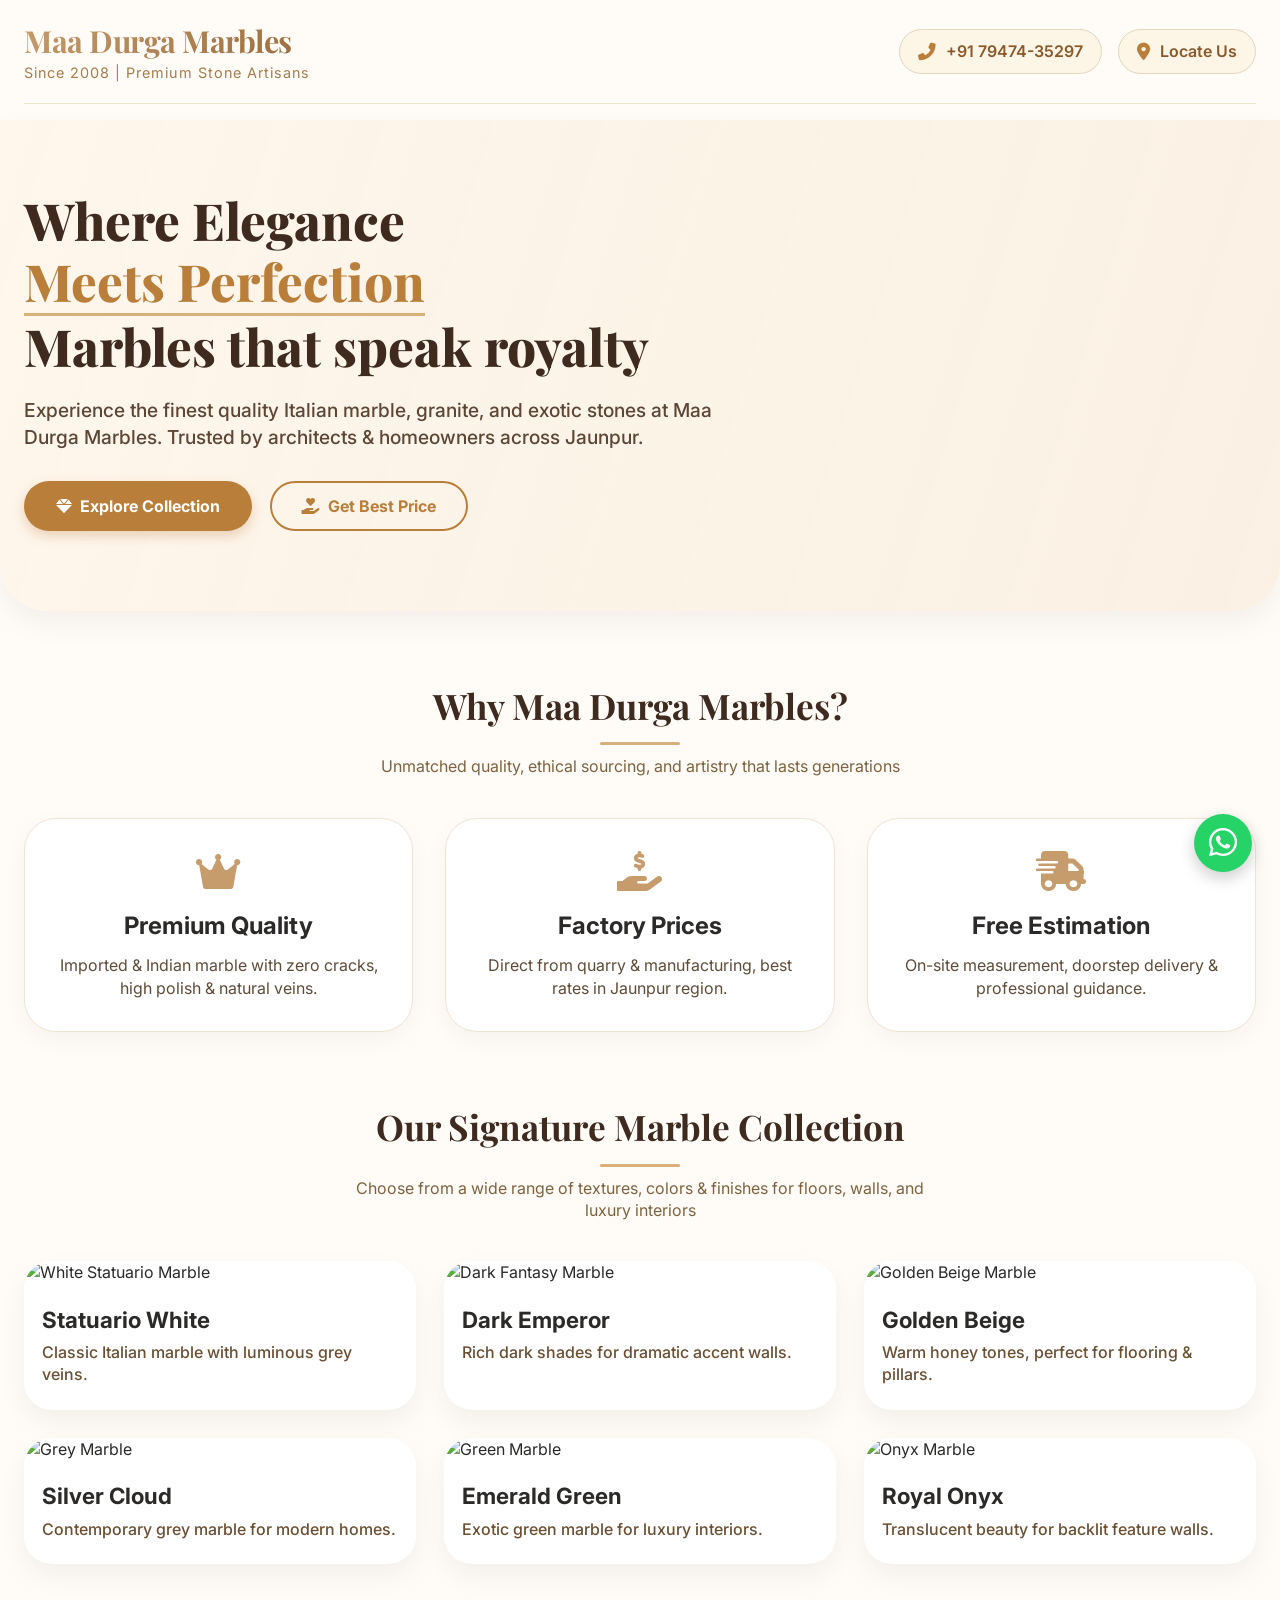
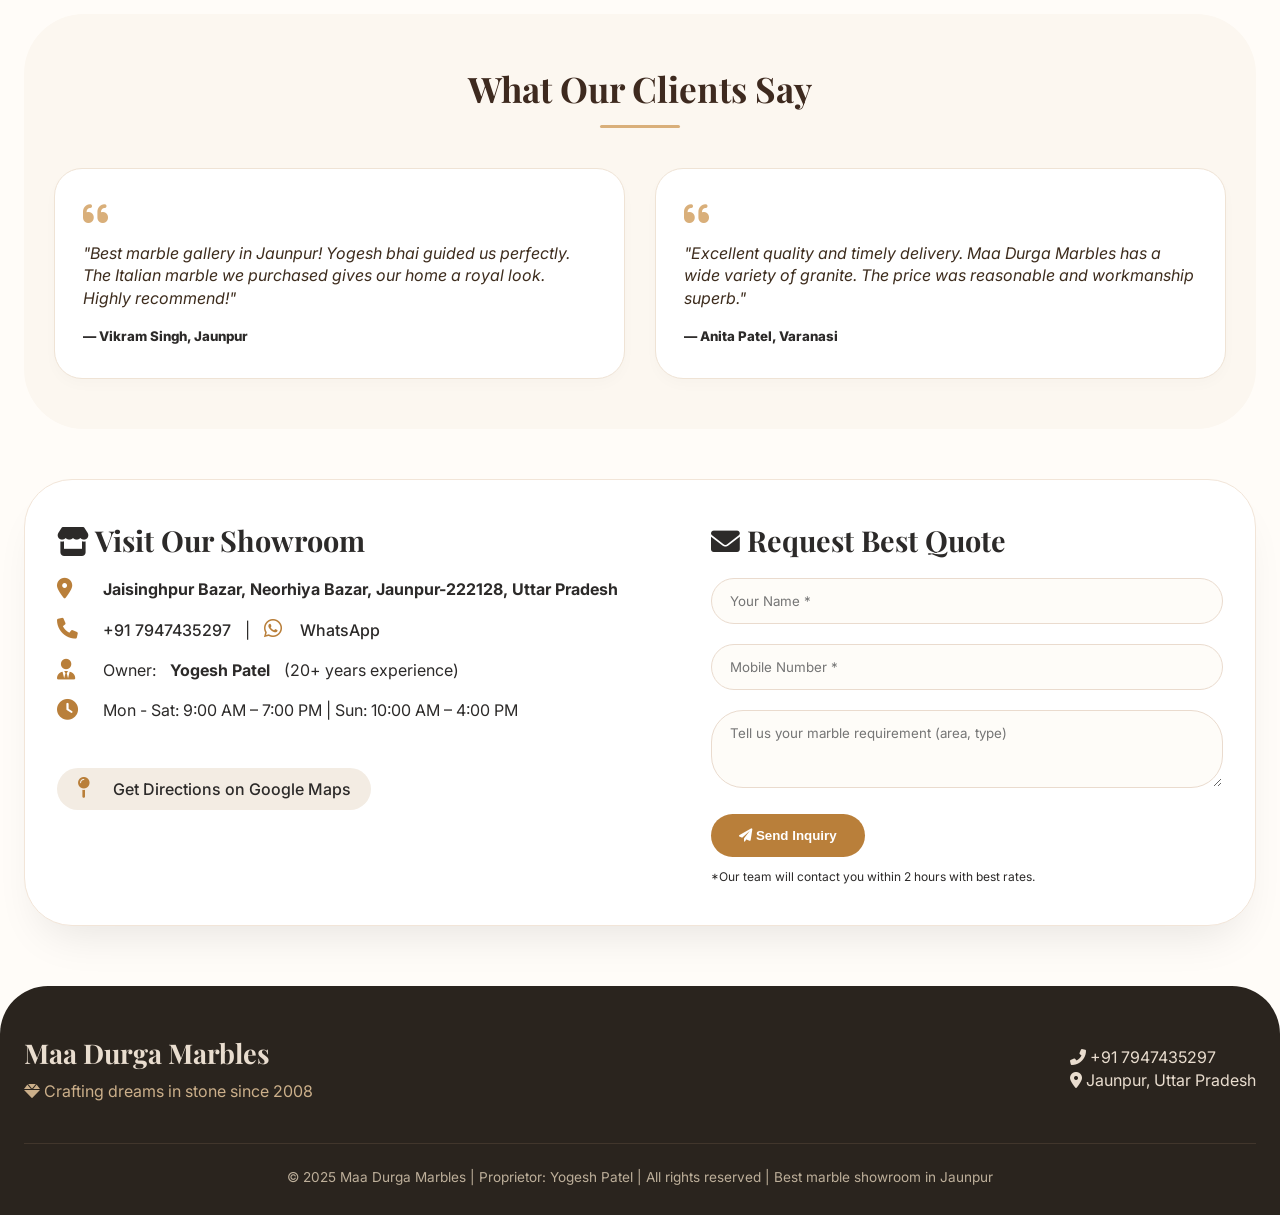
==== madurgamarbles.html @ de03fed4 "ma durga" ====
<!DOCTYPE html>
<html lang="en">
<head>
  <meta charset="UTF-8">
  <meta name="viewport" content="width=device-width, initial-scale=1.0, maximum-scale=1.0, user-scalable=yes, viewport-fit=cover">
  <title>Maa Durga Marbles | Premium Marble & Granite | Jaunpur</title>
  <!-- Google Fonts + Font Awesome CDN -->
  <link href="https://fonts.googleapis.com/css2?family=Inter:opsz,wght@14..32,300;14..32,400;14..32,600;14..32,700;14..32,800&family=Playfair+Display:wght@400;500;600;700;800&display=swap" rel="stylesheet">
  <link rel="stylesheet" href="https://cdnjs.cloudflare.com/ajax/libs/font-awesome/6.0.0-beta3/css/all.min.css">
  <style>
    * {
      margin: 0;
      padding: 0;
      box-sizing: border-box;
    }

    body {
      font-family: 'Inter', sans-serif;
      background-color: #FFFCF8;
      color: #2C2A29;
      scroll-behavior: smooth;
      line-height: 1.4;
    }

    /* custom scroll */
    ::-webkit-scrollbar {
      width: 7px;
    }
    ::-webkit-scrollbar-track {
      background: #f1e8df;
    }
    ::-webkit-scrollbar-thumb {
      background: #B8860B;
      border-radius: 10px;
    }

    /* container */
    .container {
      max-width: 1280px;
      margin: 0 auto;
      padding: 0 24px;
    }

    /* header / navbar */
    .navbar {
      display: flex;
      justify-content: space-between;
      align-items: center;
      flex-wrap: wrap;
      padding: 20px 0;
      gap: 18px;
      border-bottom: 1px solid rgba(184, 134, 11, 0.2);
    }
    .logo h1 {
      font-family: 'Playfair Display', serif;
      font-size: 1.9rem;
      font-weight: 700;
      background: linear-gradient(135deg, #C69C6D, #9B6A3C);
      background-clip: text;
      -webkit-background-clip: text;
      color: transparent;
      letter-spacing: -0.5px;
    }
    .logo span {
      font-size: 0.9rem;
      font-weight: 400;
      color: #A57C4C;
      display: block;
      font-family: 'Inter', sans-serif;
      letter-spacing: 1px;
    }
    .contact-header {
      display: flex;
      gap: 16px;
      align-items: center;
      flex-wrap: wrap;
    }
    .contact-header a {
      text-decoration: none;
      background: #FDF5E6;
      padding: 10px 18px;
      border-radius: 60px;
      font-weight: 600;
      color: #8B5A2B;
      transition: all 0.25s;
      display: inline-flex;
      align-items: center;
      gap: 10px;
      border: 1px solid #e6d5bd;
    }
    .contact-header a i {
      font-size: 1.1rem;
      color: #B97F3A;
    }
    .contact-header a:hover {
      background: #EADBCE;
      color: #5A3A1F;
      border-color: #C69C6D;
      transform: translateY(-2px);
    }

    /* hero section */
    .hero {
      background: linear-gradient(107deg, rgba(255,245,235,0.9), rgba(249,238,224,0.85)), url('https://images.unsplash.com/photo-1600607687644-c7171b42498f?w=1600&auto=format') center/cover no-repeat;
      border-radius: 0 0 48px 48px;
      margin-top: 16px;
      padding: 70px 0 80px;
      position: relative;
      box-shadow: 0 12px 30px rgba(0,0,0,0.05);
    }
    .hero-content {
      max-width: 700px;
    }
    .hero h2 {
      font-family: 'Playfair Display', serif;
      font-size: 3.2rem;
      font-weight: 800;
      line-height: 1.2;
      color: #3E2A1F;
    }
    .hero h2 .highlight {
      color: #B97F3A;
      border-bottom: 3px solid #D9AF7A;
      display: inline-block;
    }
    .hero p {
      font-size: 1.2rem;
      margin: 20px 0 30px;
      color: #5C4635;
      font-weight: 500;
    }
    .btn-group {
      display: flex;
      gap: 18px;
      flex-wrap: wrap;
    }
    .btn-primary {
      background: #B97F3A;
      color: white;
      padding: 14px 32px;
      border-radius: 40px;
      font-weight: 700;
      text-decoration: none;
      transition: 0.25s;
      display: inline-flex;
      align-items: center;
      gap: 8px;
      border: none;
      cursor: pointer;
      box-shadow: 0 5px 12px rgba(185,127,58,0.3);
    }
    .btn-primary:hover {
      background: #9B6230;
      transform: translateY(-3px);
      box-shadow: 0 12px 20px rgba(155,98,48,0.25);
    }
    .btn-outline {
      background: transparent;
      border: 2px solid #B97F3A;
      color: #B97F3A;
      padding: 12px 30px;
      border-radius: 40px;
      font-weight: 700;
      text-decoration: none;
      transition: 0.25s;
      display: inline-flex;
      align-items: center;
      gap: 8px;
    }
    .btn-outline:hover {
      background: #B97F3A;
      color: white;
    }

    /* section heading */
    .section-heading {
      text-align: center;
      margin: 70px 0 40px;
    }
    .section-heading h3 {
      font-size: 2.2rem;
      font-family: 'Playfair Display', serif;
      font-weight: 700;
      color: #3E2A1F;
    }
    .section-heading p {
      color: #7E623F;
      font-size: 1rem;
      max-width: 600px;
      margin: 10px auto 0;
    }
    .gold-line {
      width: 80px;
      height: 3px;
      background: #D9AF7A;
      margin: 12px auto 0;
      border-radius: 4px;
    }

    /* why choose cards */
    .features-grid {
      display: grid;
      grid-template-columns: repeat(auto-fit, minmax(280px, 1fr));
      gap: 32px;
      margin: 30px 0 30px;
    }
    .feature-card {
      background: white;
      border-radius: 32px;
      padding: 32px 24px;
      text-align: center;
      transition: all 0.3s;
      box-shadow: 0 8px 24px rgba(0,0,0,0.04);
      border: 1px solid #F0E3D4;
    }
    .feature-card i {
      font-size: 2.5rem;
      color: #C69C6D;
      margin-bottom: 18px;
    }
    .feature-card h4 {
      font-size: 1.5rem;
      margin-bottom: 12px;
      font-weight: 700;
    }
    .feature-card p {
      color: #5F4C38;
    }
    .feature-card:hover {
      transform: translateY(-8px);
      border-color: #D9AF7A;
      box-shadow: 0 24px 36px -12px rgba(185,127,58,0.2);
    }

    /* marble gallery */
    .gallery-grid {
      display: grid;
      grid-template-columns: repeat(auto-fill, minmax(300px, 1fr));
      gap: 28px;
      margin-bottom: 50px;
    }
    .marble-card {
      background: white;
      border-radius: 28px;
      overflow: hidden;
      transition: 0.3s;
      box-shadow: 0 12px 28px rgba(0,0,0,0.05);
    }
    .marble-card img {
      width: 100%;
      height: 260px;
      object-fit: cover;
      transition: transform 0.5s ease;
    }
    .marble-card:hover img {
      transform: scale(1.03);
    }
    .card-info {
      padding: 20px 18px 24px;
    }
    .card-info h4 {
      font-size: 1.4rem;
      font-weight: 700;
      margin-bottom: 6px;
    }
    .card-info p {
      color: #6B4F32;
      font-weight: 500;
    }

    /* testimonial */
    .testimonial-section {
      background: #FCF7F0;
      border-radius: 60px;
      padding: 50px 30px;
      margin: 50px 0;
    }
    .testimonial-flex {
      display: flex;
      flex-wrap: wrap;
      gap: 30px;
      justify-content: center;
    }
    .testi-item {
      background: white;
      border-radius: 28px;
      padding: 32px 28px;
      flex: 1;
      min-width: 260px;
      box-shadow: 0 6px 14px rgba(0,0,0,0.02);
      border: 1px solid #EFE3D5;
    }
    .testi-item i {
      color: #D9AF7A;
      font-size: 1.8rem;
      margin-bottom: 12px;
    }
    .testi-item p {
      font-style: italic;
      font-size: 1rem;
      color: #3D2C1D;
    }
    .testi-item h5 {
      margin-top: 18px;
      font-weight: 800;
    }

    /* contact + location area */
    .contact-row {
      display: flex;
      flex-wrap: wrap;
      gap: 40px;
      background: white;
      border-radius: 48px;
      padding: 40px 32px;
      margin: 50px 0 60px;
      box-shadow: 0 25px 45px -18px rgba(0,0,0,0.1);
      border: 1px solid #F2E5D8;
    }
    .contact-info {
      flex: 1.2;
    }
    .contact-form {
      flex: 1;
    }
    .contact-info h4, .contact-form h4 {
      font-size: 1.8rem;
      font-weight: 700;
      margin-bottom: 18px;
      font-family: 'Playfair Display', serif;
    }
    .info-details p {
      margin: 18px 0;
      display: flex;
      align-items: center;
      gap: 14px;
      font-size: 1rem;
    }
    .info-details i {
      width: 32px;
      color: #B97F3A;
      font-size: 1.3rem;
    }
    .info-details a {
      color: #2C2A29;
      text-decoration: none;
      font-weight: 500;
      transition: 0.2s;
    }
    .info-details a:hover {
      color: #B97F3A;
    }
    .map-link {
      margin-top: 28px;
      display: inline-block;
      background: #F3ECE3;
      padding: 10px 20px;
      border-radius: 60px;
      text-decoration: none;
      color: #8B5A2B;
      font-weight: 600;
    }
    .form-group {
      margin-bottom: 20px;
    }
    .form-group input, .form-group textarea {
      width: 100%;
      padding: 14px 18px;
      border-radius: 32px;
      border: 1px solid #EADBCE;
      background: #FEFCF8;
      font-family: 'Inter', sans-serif;
      outline: none;
      transition: 0.2s;
    }
    .form-group input:focus, .form-group textarea:focus {
      border-color: #C69C6D;
      box-shadow: 0 0 0 3px rgba(198,156,109,0.2);
    }
    .submit-btn {
      background: #B97F3A;
      border: none;
      padding: 14px 28px;
      border-radius: 40px;
      color: white;
      font-weight: 700;
      cursor: pointer;
      transition: 0.2s;
    }
    .submit-btn:hover {
      background: #9B6230;
    }

    /* footer */
    footer {
      background: #2A241E;
      color: #E9DDCF;
      border-radius: 48px 48px 0 0;
      padding: 48px 0 28px;
      margin-top: 40px;
    }
    .footer-content {
      display: flex;
      justify-content: space-between;
      flex-wrap: wrap;
      gap: 30px;
      align-items: center;
    }
    .footer-brand h3 {
      font-family: 'Playfair Display', serif;
      font-size: 1.7rem;
    }
    .footer-brand p {
      color: #CBAF8A;
      margin-top: 8px;
    }
    .footer-copy {
      text-align: center;
      margin-top: 40px;
      font-size: 0.85rem;
      border-top: 1px solid #41362C;
      padding-top: 24px;
      color: #BDAF9A;
    }

    /* floating WhatsApp */
    .float-wa {
      position: fixed;
      bottom: 28px;
      right: 28px;
      background: #25D366;
      width: 58px;
      height: 58px;
      border-radius: 50%;
      display: flex;
      align-items: center;
      justify-content: center;
      box-shadow: 0 6px 16px rgba(0,0,0,0.2);
      transition: 0.2s;
      z-index: 99;
    }
    .float-wa a {
      color: white;
      font-size: 2rem;
    }
    .float-wa:hover {
      transform: scale(1.08);
      background: #20b859;
    }

    /* responsive */
    @media (max-width: 768px) {
      .container {
        padding: 0 20px;
      }
      .navbar {
        flex-direction: column;
        align-items: flex-start;
      }
      .hero h2 {
        font-size: 2.2rem;
      }
      .hero {
        padding: 50px 0 60px;
      }
      .section-heading h3 {
        font-size: 1.9rem;
      }
      .contact-row {
        padding: 28px 20px;
      }
      .btn-group a {
        padding: 10px 24px;
      }
      .testimonial-section {
        padding: 30px 18px;
      }
      .footer-content {
        flex-direction: column;
        text-align: center;
      }
    }
    @media (max-width: 480px) {
      .gallery-grid {
        grid-template-columns: 1fr;
      }
      .hero h2 {
        font-size: 1.8rem;
      }
      .contact-header a {
        padding: 6px 12px;
        font-size: 0.85rem;
      }
    }
  </style>
</head>
<body>

<!-- Floating WhatsApp Button -->
<div class="float-wa">
  <a href="https://wa.me/917947435297?text=Hello%20Maa%20Durga%20Marbles%2C%20I%27m%20interested%20in%20premium%20marble." target="_blank" aria-label="WhatsApp">
    <i class="fab fa-whatsapp"></i>
  </a>
</div>

<div class="container">
  <!-- Header / Navbar -->
  <div class="navbar">
    <div class="logo">
      <h1>Maa Durga Marbles</h1>
      <span>Since 2008 | Premium Stone Artisans</span>
    </div>
    <div class="contact-header">
      <a href="tel:7947435297"><i class="fas fa-phone-alt"></i> +91 79474-35297</a>
      <a href="https://maps.google.com/?q=Jaisinghpur+Bazar+Neorhiya+Bazar+Jaunpur+Uttar+Pradesh+222128" target="_blank"><i class="fas fa-map-marker-alt"></i> Locate Us</a>
    </div>
  </div>
</div>

<!-- Hero Section with Marble Grandeur -->
<section class="hero">
  <div class="container">
    <div class="hero-content">
      <h2>Where Elegance <span class="highlight">Meets Perfection</span><br>Marbles that speak royalty</h2>
      <p>Experience the finest quality Italian marble, granite, and exotic stones at Maa Durga Marbles. Trusted by architects & homeowners across Jaunpur.</p>
      <div class="btn-group">
        <a href="#gallery" class="btn-primary"><i class="fas fa-gem"></i> Explore Collection</a>
        <a href="#contact" class="btn-outline"><i class="fas fa-hand-holding-heart"></i> Get Best Price</a>
      </div>
    </div>
  </div>
</section>

<div class="container">
  <!-- Why Choose Us -->
  <div class="section-heading">
    <h3>Why Maa Durga Marbles?</h3>
    <div class="gold-line"></div>
    <p>Unmatched quality, ethical sourcing, and artistry that lasts generations</p>
  </div>
  <div class="features-grid">
    <div class="feature-card">
      <i class="fas fa-crown"></i>
      <h4>Premium Quality</h4>
      <p>Imported & Indian marble with zero cracks, high polish & natural veins.</p>
    </div>
    <div class="feature-card">
      <i class="fas fa-hand-holding-usd"></i>
      <h4>Factory Prices</h4>
      <p>Direct from quarry & manufacturing, best rates in Jaunpur region.</p>
    </div>
    <div class="feature-card">
      <i class="fas fa-truck-fast"></i>
      <h4>Free Estimation</h4>
      <p>On-site measurement, doorstep delivery & professional guidance.</p>
    </div>
  </div>

  <!-- Gallery Section : Premium Marble Collection -->
  <div id="gallery" class="section-heading">
    <h3>Our Signature Marble Collection</h3>
    <div class="gold-line"></div>
    <p>Choose from a wide range of textures, colors & finishes for floors, walls, and luxury interiors</p>
  </div>
  <div class="gallery-grid">
    <div class="marble-card">
      <img src="https://images.unsplash.com/photo-1600607687644-c7171b42498f?w=600&auto=format" alt="White Statuario Marble">
      <div class="card-info">
        <h4>Statuario White</h4>
        <p>Classic Italian marble with luminous grey veins.</p>
      </div>
    </div>
    <div class="marble-card">
      <img src="https://images.unsplash.com/photo-1616486338812-3dadae4b4ace?w=600&auto=format" alt="Dark Fantasy Marble">
      <div class="card-info">
        <h4>Dark Emperor</h4>
        <p>Rich dark shades for dramatic accent walls.</p>
      </div>
    </div>
    <div class="marble-card">
      <img src="https://images.unsplash.com/photo-1600607687920-4e2a09cf159d?w=600&auto=format" alt="Golden Beige Marble">
      <div class="card-info">
        <h4>Golden Beige</h4>
        <p>Warm honey tones, perfect for flooring & pillars.</p>
      </div>
    </div>
    <div class="marble-card">
      <img src="https://images.unsplash.com/photo-1567737901256-beda0a64b5d2?w=600&auto=format" alt="Grey Marble">
      <div class="card-info">
        <h4>Silver Cloud</h4>
        <p>Contemporary grey marble for modern homes.</p>
      </div>
    </div>
    <div class="marble-card">
      <img src="https://images.unsplash.com/photo-1614397461785-3e44c1b4583d?w=600&auto=format" alt="Green Marble">
      <div class="card-info">
        <h4>Emerald Green</h4>
        <p>Exotic green marble for luxury interiors.</p>
      </div>
    </div>
    <div class="marble-card">
      <img src="https://images.unsplash.com/photo-1622279480192-4c9dcd0fc6b7?w=600&auto=format" alt="Onyx Marble">
      <div class="card-info">
        <h4>Royal Onyx</h4>
        <p>Translucent beauty for backlit feature walls.</p>
      </div>
    </div>
  </div>

  <!-- Testimonial / Trust -->
  <div class="testimonial-section">
    <div class="section-heading" style="margin-top: 0;">
      <h3>What Our Clients Say</h3>
      <div class="gold-line"></div>
    </div>
    <div class="testimonial-flex">
      <div class="testi-item">
        <i class="fas fa-quote-left"></i>
        <p>"Best marble gallery in Jaunpur! Yogesh bhai guided us perfectly. The Italian marble we purchased gives our home a royal look. Highly recommend!"</p>
        <h5>— Vikram Singh, Jaunpur</h5>
      </div>
      <div class="testi-item">
        <i class="fas fa-quote-left"></i>
        <p>"Excellent quality and timely delivery. Maa Durga Marbles has a wide variety of granite. The price was reasonable and workmanship superb."</p>
        <h5>— Anita Patel, Varanasi</h5>
      </div>
    </div>
  </div>

  <!-- Contact + Location Row (All business details included) -->
  <div id="contact" class="contact-row">
    <div class="contact-info">
      <h4><i class="fas fa-store"></i> Visit Our Showroom</h4>
      <div class="info-details">
        <p><i class="fas fa-location-dot"></i> <strong>Jaisinghpur Bazar, Neorhiya Bazar, Jaunpur-222128, Uttar Pradesh</strong></p>
        <p><i class="fas fa-phone"></i> <a href="tel:7947435297">+91 7947435297</a> | <a href="https://wa.me/917947435297" target="_blank"><i class="fab fa-whatsapp"></i> WhatsApp</a></p>
        <p><i class="fas fa-user-tie"></i> Owner: <strong>Yogesh Patel</strong> (20+ years experience)</p>
        <p><i class="fas fa-clock"></i> Mon - Sat: 9:00 AM – 7:00 PM | Sun: 10:00 AM – 4:00 PM</p>
        <a href="https://maps.google.com/?q=Jaisinghpur+Bazar+Neorhiya+Bazar+Jaunpur+Uttar+Pradesh+222128" target="_blank" class="map-link"><i class="fas fa-map-pin"></i> Get Directions on Google Maps</a>
      </div>
    </div>
    <div class="contact-form">
      <h4><i class="fas fa-envelope"></i> Request Best Quote</h4>
      <form id="inquiryForm">
        <div class="form-group">
          <input type="text" placeholder="Your Name *" id="name" required>
        </div>
        <div class="form-group">
          <input type="tel" placeholder="Mobile Number *" id="phone" required>
        </div>
        <div class="form-group">
          <textarea rows="3" placeholder="Tell us your marble requirement (area, type)"></textarea>
        </div>
        <button type="submit" class="submit-btn"><i class="fas fa-paper-plane"></i> Send Inquiry</button>
        <p style="font-size: 0.75rem; margin-top: 12px;">*Our team will contact you within 2 hours with best rates.</p>
      </form>
    </div>
  </div>
</div>

<!-- Footer -->
<footer>
  <div class="container">
    <div class="footer-content">
      <div class="footer-brand">
        <h3>Maa Durga Marbles</h3>
        <p><i class="fas fa-gem"></i> Crafting dreams in stone since 2008</p>
      </div>
      <div>
        <p><i class="fas fa-phone-alt"></i> +91 7947435297</p>
        <p><i class="fas fa-map-marker-alt"></i> Jaunpur, Uttar Pradesh</p>
      </div>
    </div>
    <div class="footer-copy">
      © 2025 Maa Durga Marbles | Proprietor: Yogesh Patel | All rights reserved | Best marble showroom in Jaunpur
    </div>
  </div>
</footer>

<!-- Simple Form JS (alert + dummy) -->
<script>
  document.getElementById('inquiryForm').addEventListener('submit', function(e) {
    e.preventDefault();
    const name = document.getElementById('name').value.trim();
    const phone = document.getElementById('phone').value.trim();
    if(name === '' || phone === '') {
      alert('कृपया अपना नाम और मोबाइल नंबर भरें। / Please fill your name & mobile number.');
      return;
    }
    alert(`धन्यवाद ${name}! हम जल्द ही आपसे संपर्क करेंगे। / Thank you ${name}! Maa Durga Marbles will contact you soon with best marble deals.`);
    this.reset();
  });
</script>
</body>
</html>
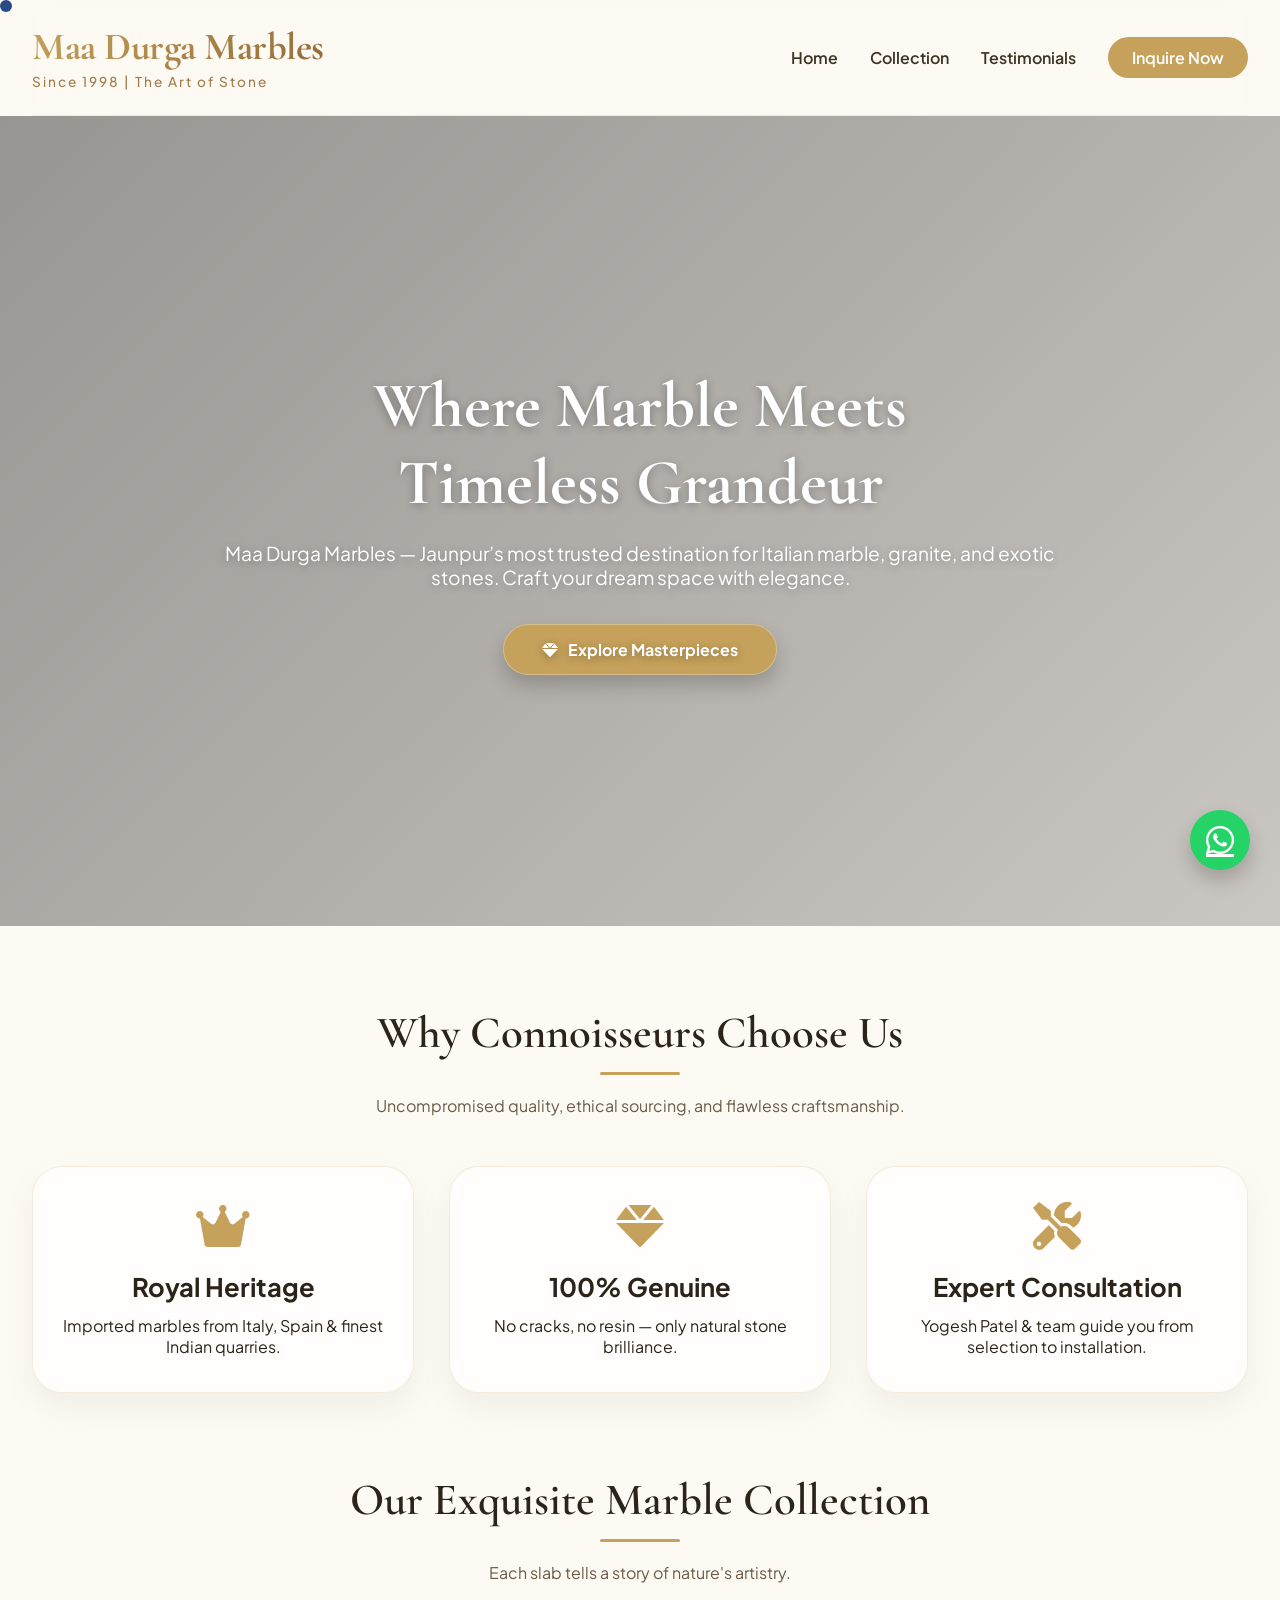
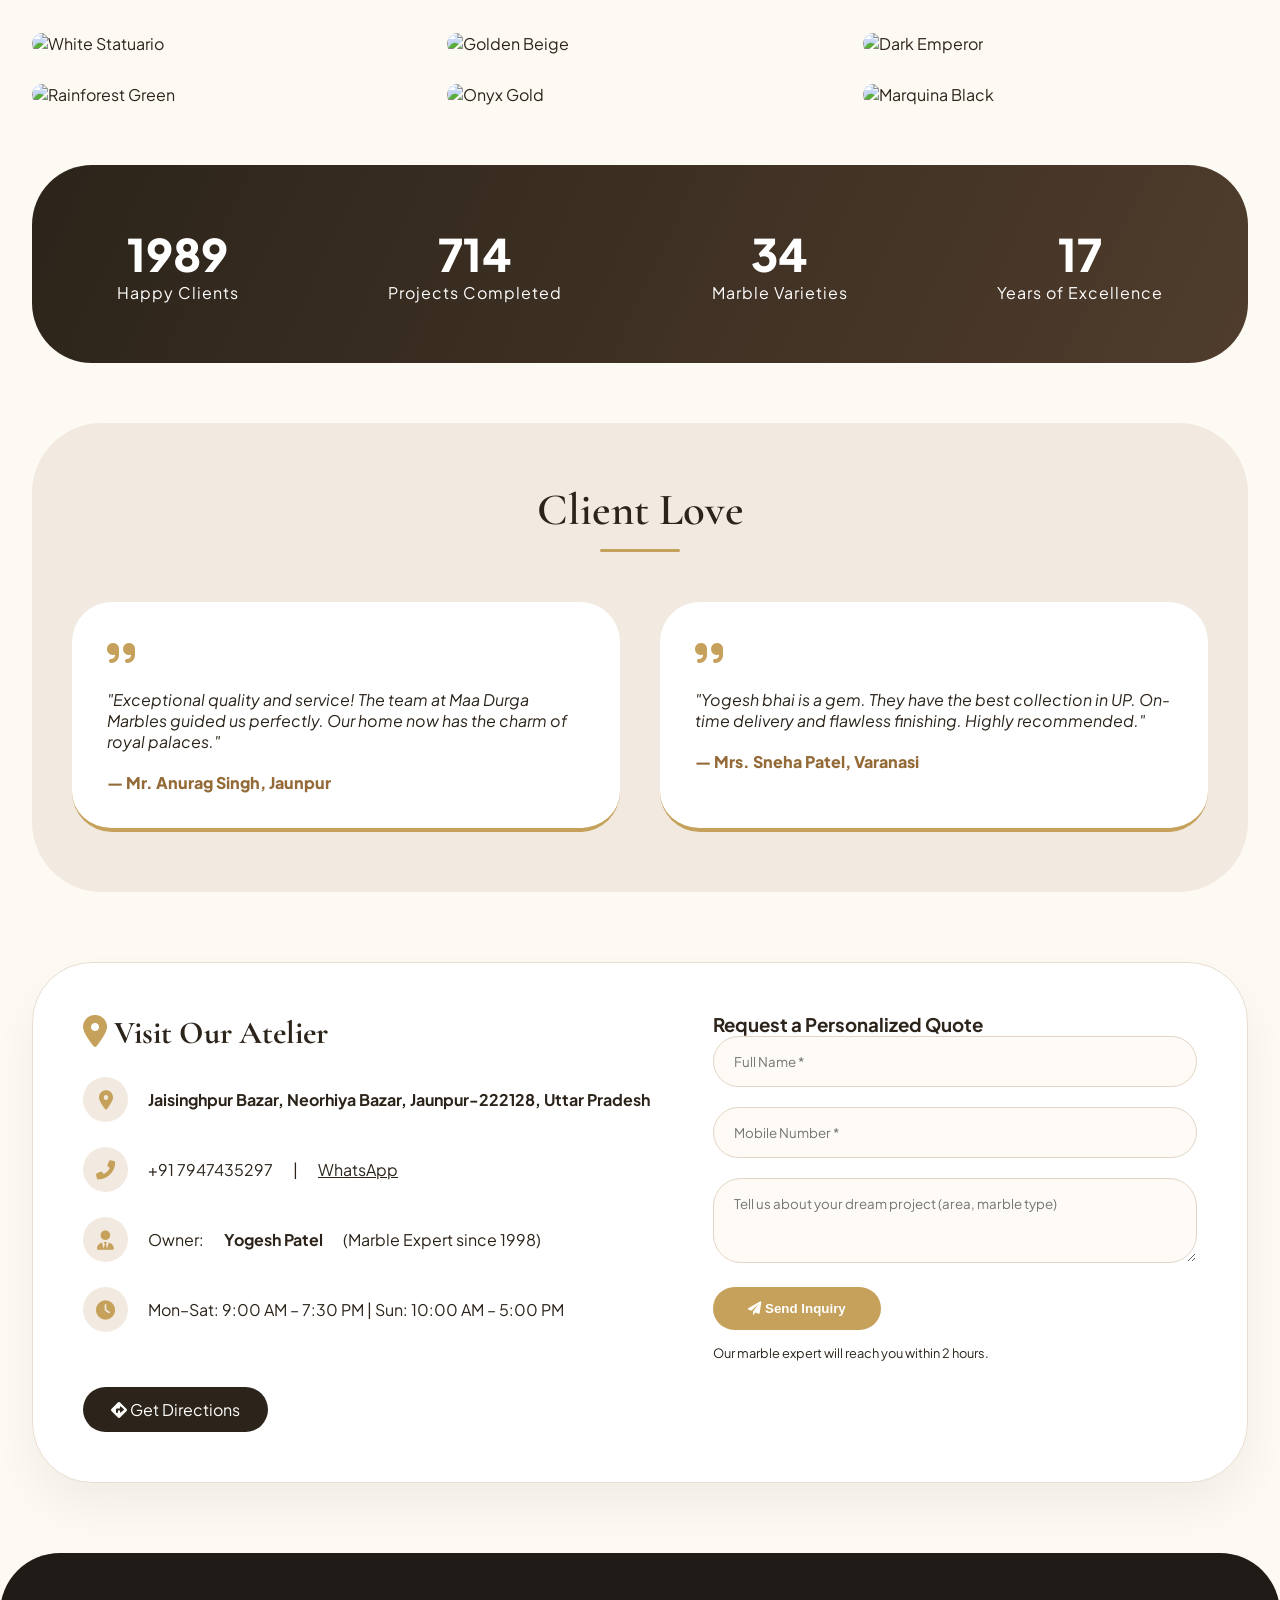
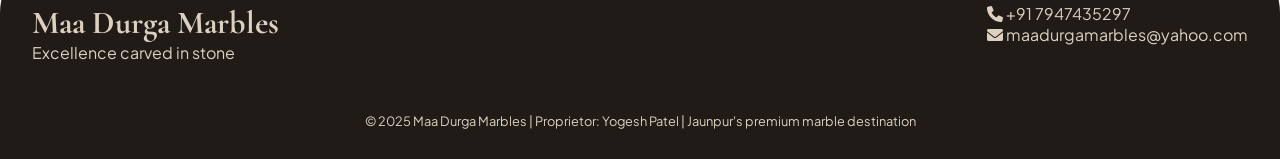
==== commit 92f5aa90: "m" ====
--- a/madurgamarbles.html
+++ b/madurgamarbles.html
@@ -2,11 +2,13 @@
 <html lang="en">
 <head>
   <meta charset="UTF-8">
-  <meta name="viewport" content="width=device-width, initial-scale=1.0, maximum-scale=1.0, user-scalable=yes, viewport-fit=cover">
-  <title>Maa Durga Marbles | Premium Marble & Granite | Jaunpur</title>
-  <!-- Google Fonts + Font Awesome CDN -->
-  <link href="https://fonts.googleapis.com/css2?family=Inter:opsz,wght@14..32,300;14..32,400;14..32,600;14..32,700;14..32,800&family=Playfair+Display:wght@400;500;600;700;800&display=swap" rel="stylesheet">
+  <meta name="viewport" content="width=device-width, initial-scale=1.0, user-scalable=yes, viewport-fit=cover">
+  <title>Maa Durga Marbles | Exquisite Stone Artistry | Jaunpur</title>
+  <!-- Google Fonts + Font Awesome 6 -->
+  <link href="https://fonts.googleapis.com/css2?family=Plus+Jakarta+Sans:wght@300;400;500;600;700;800&family=Cormorant+Garamond:wght@400;500;600;700&display=swap" rel="stylesheet">
   <link rel="stylesheet" href="https://cdnjs.cloudflare.com/ajax/libs/font-awesome/6.0.0-beta3/css/all.min.css">
+  <!-- AOS Library for scroll animations -->
+  <link href="https://unpkg.com/aos@2.3.1/dist/aos.css" rel="stylesheet">
   <style>
     * {
       margin: 0;
@@ -15,644 +17,636 @@
     }
 
     body {
-      font-family: 'Inter', sans-serif;
-      background-color: #FFFCF8;
-      color: #2C2A29;
+      font-family: 'Plus Jakarta Sans', sans-serif;
+      background-color: #FDF9F3;
+      color: #2C241A;
+      overflow-x: hidden;
+    }
+
+    /* Custom Cursor (optional luxury feel) */
+    .custom-cursor {
+      width: 12px;
+      height: 12px;
+      background: #D4AF6A;
+      border-radius: 50%;
+      position: fixed;
+      pointer-events: none;
+      z-index: 9999;
+      transition: transform 0.1s;
+      mix-blend-mode: difference;
+    }
+
+    /* Smooth scroll */
+    html {
       scroll-behavior: smooth;
-      line-height: 1.4;
-    }
-
-    /* custom scroll */
-    ::-webkit-scrollbar {
-      width: 7px;
-    }
-    ::-webkit-scrollbar-track {
-      background: #f1e8df;
-    }
-    ::-webkit-scrollbar-thumb {
-      background: #B8860B;
-      border-radius: 10px;
-    }
-
-    /* container */
+    }
+
+    /* Marble texture overlay */
+    .marble-bg {
+      position: fixed;
+      top: 0;
+      left: 0;
+      width: 100%;
+      height: 100%;
+      background-image: url('https://www.transparenttextures.com/patterns/marble.png');
+      opacity: 0.08;
+      pointer-events: none;
+      z-index: 0;
+    }
+
     .container {
-      max-width: 1280px;
+      max-width: 1400px;
       margin: 0 auto;
-      padding: 0 24px;
-    }
-
-    /* header / navbar */
+      padding: 0 32px;
+      position: relative;
+      z-index: 2;
+    }
+
+    /* Navbar - Glassmorphism */
     .navbar {
       display: flex;
       justify-content: space-between;
       align-items: center;
+      padding: 24px 0;
       flex-wrap: wrap;
-      padding: 20px 0;
-      gap: 18px;
-      border-bottom: 1px solid rgba(184, 134, 11, 0.2);
+      gap: 20px;
+      border-bottom: 1px solid rgba(212, 175, 106, 0.2);
+      backdrop-filter: blur(10px);
+      background: rgba(253, 249, 243, 0.7);
+      position: sticky;
+      top: 0;
+      z-index: 100;
     }
     .logo h1 {
-      font-family: 'Playfair Display', serif;
-      font-size: 1.9rem;
+      font-family: 'Cormorant Garamond', serif;
+      font-size: 2.4rem;
       font-weight: 700;
-      background: linear-gradient(135deg, #C69C6D, #9B6A3C);
+      background: linear-gradient(135deg, #C6A15B, #946B38);
+      -webkit-background-clip: text;
       background-clip: text;
-      -webkit-background-clip: text;
       color: transparent;
       letter-spacing: -0.5px;
     }
     .logo span {
-      font-size: 0.9rem;
+      font-size: 0.85rem;
+      letter-spacing: 2px;
+      color: #A57C4C;
+      font-weight: 500;
+    }
+    .nav-links {
+      display: flex;
+      gap: 32px;
+      align-items: center;
+    }
+    .nav-links a {
+      text-decoration: none;
+      color: #3F3324;
+      font-weight: 600;
+      transition: 0.3s;
+      font-size: 1rem;
+    }
+    .nav-links a:hover {
+      color: #C6A15B;
+    }
+    .nav-cta {
+      background: #C6A15B;
+      color: white !important;
+      padding: 10px 24px;
+      border-radius: 40px;
+    }
+    .nav-cta:hover {
+      background: #9B6E3A;
+      transform: translateY(-2px);
+    }
+
+    /* Hero Section with Video Background */
+    .hero {
+      position: relative;
+      min-height: 90vh;
+      display: flex;
+      align-items: center;
+      justify-content: center;
+      text-align: center;
+      overflow: hidden;
+      margin-bottom: 60px;
+    }
+    .hero-video {
+      position: absolute;
+      top: 0;
+      left: 0;
+      width: 100%;
+      height: 100%;
+      object-fit: cover;
+      z-index: -2;
+    }
+    .hero-overlay {
+      position: absolute;
+      top: 0;
+      left: 0;
+      width: 100%;
+      height: 100%;
+      background: linear-gradient(135deg, rgba(0,0,0,0.4), rgba(0,0,0,0.2));
+      z-index: -1;
+    }
+    .hero-content {
+      max-width: 900px;
+      padding: 20px;
+      color: white;
+      text-shadow: 0 2px 10px rgba(0,0,0,0.3);
+    }
+    .hero-content h2 {
+      font-size: 4rem;
+      font-family: 'Cormorant Garamond', serif;
+      font-weight: 700;
+      margin-bottom: 20px;
+      animation: fadeUp 1s ease;
+    }
+    .hero-content p {
+      font-size: 1.2rem;
+      margin-bottom: 35px;
       font-weight: 400;
-      color: #A57C4C;
-      display: block;
-      font-family: 'Inter', sans-serif;
-      letter-spacing: 1px;
-    }
-    .contact-header {
-      display: flex;
-      gap: 16px;
-      align-items: center;
-      flex-wrap: wrap;
-    }
-    .contact-header a {
+      animation: fadeUp 1s ease 0.2s forwards;
+      opacity: 0;
+      animation-fill-mode: forwards;
+    }
+    .hero-btn {
+      background: #C6A15B;
+      color: white;
+      padding: 14px 38px;
+      border-radius: 50px;
       text-decoration: none;
-      background: #FDF5E6;
-      padding: 10px 18px;
-      border-radius: 60px;
-      font-weight: 600;
-      color: #8B5A2B;
-      transition: all 0.25s;
+      font-weight: 700;
       display: inline-flex;
       align-items: center;
       gap: 10px;
-      border: 1px solid #e6d5bd;
-    }
-    .contact-header a i {
-      font-size: 1.1rem;
-      color: #B97F3A;
-    }
-    .contact-header a:hover {
-      background: #EADBCE;
-      color: #5A3A1F;
-      border-color: #C69C6D;
-      transform: translateY(-2px);
-    }
-
-    /* hero section */
-    .hero {
-      background: linear-gradient(107deg, rgba(255,245,235,0.9), rgba(249,238,224,0.85)), url('https://images.unsplash.com/photo-1600607687644-c7171b42498f?w=1600&auto=format') center/cover no-repeat;
-      border-radius: 0 0 48px 48px;
-      margin-top: 16px;
-      padding: 70px 0 80px;
-      position: relative;
-      box-shadow: 0 12px 30px rgba(0,0,0,0.05);
-    }
-    .hero-content {
-      max-width: 700px;
-    }
-    .hero h2 {
-      font-family: 'Playfair Display', serif;
-      font-size: 3.2rem;
-      font-weight: 800;
-      line-height: 1.2;
-      color: #3E2A1F;
-    }
-    .hero h2 .highlight {
-      color: #B97F3A;
-      border-bottom: 3px solid #D9AF7A;
-      display: inline-block;
-    }
-    .hero p {
-      font-size: 1.2rem;
-      margin: 20px 0 30px;
-      color: #5C4635;
-      font-weight: 500;
-    }
-    .btn-group {
-      display: flex;
-      gap: 18px;
-      flex-wrap: wrap;
-    }
-    .btn-primary {
-      background: #B97F3A;
-      color: white;
-      padding: 14px 32px;
-      border-radius: 40px;
-      font-weight: 700;
-      text-decoration: none;
-      transition: 0.25s;
-      display: inline-flex;
-      align-items: center;
-      gap: 8px;
-      border: none;
-      cursor: pointer;
-      box-shadow: 0 5px 12px rgba(185,127,58,0.3);
-    }
-    .btn-primary:hover {
-      background: #9B6230;
-      transform: translateY(-3px);
-      box-shadow: 0 12px 20px rgba(155,98,48,0.25);
-    }
-    .btn-outline {
-      background: transparent;
-      border: 2px solid #B97F3A;
-      color: #B97F3A;
-      padding: 12px 30px;
-      border-radius: 40px;
-      font-weight: 700;
-      text-decoration: none;
-      transition: 0.25s;
-      display: inline-flex;
-      align-items: center;
-      gap: 8px;
-    }
-    .btn-outline:hover {
-      background: #B97F3A;
-      color: white;
-    }
-
-    /* section heading */
-    .section-heading {
+      transition: 0.3s;
+      box-shadow: 0 10px 20px rgba(0,0,0,0.2);
+      border: 1px solid rgba(255,255,255,0.3);
+    }
+    .hero-btn:hover {
+      background: #A57C3E;
+      transform: translateY(-4px);
+      box-shadow: 0 20px 30px rgba(0,0,0,0.25);
+    }
+    @keyframes fadeUp {
+      from { opacity: 0; transform: translateY(30px); }
+      to { opacity: 1; transform: translateY(0); }
+    }
+
+    /* Section Headings */
+    .section-title {
       text-align: center;
-      margin: 70px 0 40px;
-    }
-    .section-heading h3 {
-      font-size: 2.2rem;
-      font-family: 'Playfair Display', serif;
-      font-weight: 700;
-      color: #3E2A1F;
-    }
-    .section-heading p {
-      color: #7E623F;
-      font-size: 1rem;
-      max-width: 600px;
-      margin: 10px auto 0;
-    }
-    .gold-line {
+      margin: 80px 0 50px;
+    }
+    .section-title h3 {
+      font-size: 2.8rem;
+      font-family: 'Cormorant Garamond', serif;
+      font-weight: 600;
+      color: #2C241A;
+    }
+    .title-decor {
       width: 80px;
       height: 3px;
-      background: #D9AF7A;
-      margin: 12px auto 0;
-      border-radius: 4px;
-    }
-
-    /* why choose cards */
+      background: #C6A15B;
+      margin: 12px auto 20px;
+      border-radius: 3px;
+    }
+    .section-title p {
+      color: #6B5A48;
+      max-width: 700px;
+      margin: 0 auto;
+    }
+
+    /* Marble Features Grid */
     .features-grid {
       display: grid;
       grid-template-columns: repeat(auto-fit, minmax(280px, 1fr));
-      gap: 32px;
-      margin: 30px 0 30px;
+      gap: 35px;
+      margin: 50px 0;
     }
     .feature-card {
-      background: white;
-      border-radius: 32px;
-      padding: 32px 24px;
+      background: rgba(255,255,255,0.8);
+      backdrop-filter: blur(5px);
+      border-radius: 30px;
+      padding: 35px 25px;
       text-align: center;
-      transition: all 0.3s;
-      box-shadow: 0 8px 24px rgba(0,0,0,0.04);
-      border: 1px solid #F0E3D4;
+      transition: all 0.4s cubic-bezier(0.2, 0.9, 0.4, 1.1);
+      border: 1px solid rgba(198,161,91,0.2);
+      box-shadow: 0 15px 35px rgba(0,0,0,0.05);
+    }
+    .feature-card:hover {
+      transform: translateY(-12px);
+      border-color: #C6A15B;
+      box-shadow: 0 30px 45px rgba(0,0,0,0.1);
     }
     .feature-card i {
-      font-size: 2.5rem;
-      color: #C69C6D;
-      margin-bottom: 18px;
+      font-size: 3rem;
+      color: #C6A15B;
+      margin-bottom: 20px;
     }
     .feature-card h4 {
-      font-size: 1.5rem;
+      font-size: 1.6rem;
       margin-bottom: 12px;
-      font-weight: 700;
-    }
-    .feature-card p {
-      color: #5F4C38;
-    }
-    .feature-card:hover {
-      transform: translateY(-8px);
-      border-color: #D9AF7A;
-      box-shadow: 0 24px 36px -12px rgba(185,127,58,0.2);
-    }
-
-    /* marble gallery */
+    }
+
+    /* Gallery with Lightbox effect */
     .gallery-grid {
       display: grid;
-      grid-template-columns: repeat(auto-fill, minmax(300px, 1fr));
-      gap: 28px;
-      margin-bottom: 50px;
-    }
-    .marble-card {
-      background: white;
+      grid-template-columns: repeat(auto-fill, minmax(330px, 1fr));
+      gap: 30px;
+      margin: 40px 0;
+    }
+    .gallery-item {
       border-radius: 28px;
       overflow: hidden;
+      position: relative;
+      cursor: pointer;
+      box-shadow: 0 20px 30px -10px rgba(0,0,0,0.1);
+      transition: 0.4s;
+    }
+    .gallery-item img {
+      width: 100%;
+      height: 340px;
+      object-fit: cover;
+      transition: transform 0.6s ease;
+    }
+    .gallery-item:hover img {
+      transform: scale(1.05);
+    }
+    .gallery-overlay {
+      position: absolute;
+      bottom: 0;
+      left: 0;
+      right: 0;
+      background: linear-gradient(to top, rgba(0,0,0,0.7), transparent);
+      padding: 20px;
+      color: white;
+      transform: translateY(100%);
+      transition: 0.4s;
+    }
+    .gallery-item:hover .gallery-overlay {
+      transform: translateY(0);
+    }
+
+    /* Testimonial Carousel (manual) */
+    .testimonial-wrapper {
+      background: #F2EAE0;
+      border-radius: 70px;
+      padding: 60px 40px;
+      margin: 60px 0;
+    }
+    .testi-flex {
+      display: flex;
+      gap: 40px;
+      flex-wrap: wrap;
+      justify-content: center;
+    }
+    .testi-card {
+      background: white;
+      border-radius: 40px;
+      padding: 35px;
+      flex: 1;
+      min-width: 280px;
       transition: 0.3s;
-      box-shadow: 0 12px 28px rgba(0,0,0,0.05);
-    }
-    .marble-card img {
-      width: 100%;
-      height: 260px;
-      object-fit: cover;
-      transition: transform 0.5s ease;
-    }
-    .marble-card:hover img {
-      transform: scale(1.03);
-    }
-    .card-info {
-      padding: 20px 18px 24px;
-    }
-    .card-info h4 {
-      font-size: 1.4rem;
-      font-weight: 700;
-      margin-bottom: 6px;
-    }
-    .card-info p {
-      color: #6B4F32;
-      font-weight: 500;
-    }
-
-    /* testimonial */
-    .testimonial-section {
-      background: #FCF7F0;
-      border-radius: 60px;
-      padding: 50px 30px;
-      margin: 50px 0;
-    }
-    .testimonial-flex {
-      display: flex;
-      flex-wrap: wrap;
-      gap: 30px;
-      justify-content: center;
-    }
-    .testi-item {
-      background: white;
-      border-radius: 28px;
-      padding: 32px 28px;
-      flex: 1;
-      min-width: 260px;
-      box-shadow: 0 6px 14px rgba(0,0,0,0.02);
-      border: 1px solid #EFE3D5;
-    }
-    .testi-item i {
-      color: #D9AF7A;
-      font-size: 1.8rem;
-      margin-bottom: 12px;
-    }
-    .testi-item p {
+      border-bottom: 4px solid #C6A15B;
+    }
+    .testi-card i {
+      color: #C6A15B;
+      font-size: 2rem;
+      margin-bottom: 20px;
+    }
+    .testi-card p {
       font-style: italic;
       font-size: 1rem;
-      color: #3D2C1D;
-    }
-    .testi-item h5 {
-      margin-top: 18px;
+    }
+    .client-name {
+      margin-top: 20px;
       font-weight: 800;
-    }
-
-    /* contact + location area */
-    .contact-row {
-      display: flex;
+      color: #946B38;
+    }
+
+    /* Counter Stats */
+    .stats-section {
+      display: flex;
+      justify-content: space-around;
       flex-wrap: wrap;
       gap: 40px;
+      background: linear-gradient(115deg, #2C241A, #4F3C2C);
+      border-radius: 60px;
+      padding: 60px 30px;
+      margin: 60px 0;
+      color: white;
+      text-align: center;
+    }
+    .stat-item h4 {
+      font-size: 2.8rem;
+      font-weight: 800;
+    }
+    .stat-item p {
+      letter-spacing: 1px;
+    }
+
+    /* Contact Section Premium */
+    .contact-premium {
+      display: flex;
+      flex-wrap: wrap;
+      gap: 50px;
       background: white;
-      border-radius: 48px;
-      padding: 40px 32px;
-      margin: 50px 0 60px;
-      box-shadow: 0 25px 45px -18px rgba(0,0,0,0.1);
-      border: 1px solid #F2E5D8;
-    }
-    .contact-info {
+      border-radius: 60px;
+      padding: 50px;
+      margin: 70px 0;
+      box-shadow: 0 25px 45px rgba(0,0,0,0.05);
+      border: 1px solid #E9DDCF;
+    }
+    .contact-left {
       flex: 1.2;
     }
-    .contact-form {
+    .contact-right {
       flex: 1;
     }
-    .contact-info h4, .contact-form h4 {
-      font-size: 1.8rem;
-      font-weight: 700;
-      margin-bottom: 18px;
-      font-family: 'Playfair Display', serif;
-    }
-    .info-details p {
-      margin: 18px 0;
+    .contact-left h3 {
+      font-size: 2rem;
+      font-family: 'Cormorant Garamond', serif;
+      margin-bottom: 25px;
+    }
+    .info-item {
       display: flex;
       align-items: center;
-      gap: 14px;
-      font-size: 1rem;
-    }
-    .info-details i {
-      width: 32px;
-      color: #B97F3A;
-      font-size: 1.3rem;
-    }
-    .info-details a {
-      color: #2C2A29;
+      gap: 20px;
+      margin: 25px 0;
+    }
+    .info-item i {
+      width: 45px;
+      height: 45px;
+      background: #F2EAE0;
+      display: flex;
+      align-items: center;
+      justify-content: center;
+      border-radius: 30px;
+      color: #C6A15B;
+      font-size: 1.2rem;
+    }
+    .map-btn {
+      margin-top: 30px;
+      display: inline-block;
+      background: #2C241A;
+      color: white;
+      padding: 12px 28px;
+      border-radius: 40px;
       text-decoration: none;
-      font-weight: 500;
-      transition: 0.2s;
-    }
-    .info-details a:hover {
-      color: #B97F3A;
-    }
-    .map-link {
-      margin-top: 28px;
-      display: inline-block;
-      background: #F3ECE3;
-      padding: 10px 20px;
-      border-radius: 60px;
-      text-decoration: none;
-      color: #8B5A2B;
-      font-weight: 600;
-    }
-    .form-group {
-      margin-bottom: 20px;
+      transition: 0.3s;
     }
     .form-group input, .form-group textarea {
       width: 100%;
-      padding: 14px 18px;
-      border-radius: 32px;
-      border: 1px solid #EADBCE;
-      background: #FEFCF8;
-      font-family: 'Inter', sans-serif;
-      outline: none;
-      transition: 0.2s;
-    }
-    .form-group input:focus, .form-group textarea:focus {
-      border-color: #C69C6D;
-      box-shadow: 0 0 0 3px rgba(198,156,109,0.2);
+      padding: 16px 20px;
+      margin-bottom: 20px;
+      border-radius: 60px;
+      border: 1px solid #E2D5C6;
+      background: #FEFAF5;
+      font-family: inherit;
+    }
+    .form-group textarea {
+      border-radius: 28px;
+      resize: vertical;
     }
     .submit-btn {
-      background: #B97F3A;
+      background: #C6A15B;
       border: none;
-      padding: 14px 28px;
-      border-radius: 40px;
+      padding: 14px 35px;
+      border-radius: 60px;
       color: white;
       font-weight: 700;
       cursor: pointer;
+      transition: 0.3s;
+    }
+    .submit-btn:hover {
+      background: #9B6E3A;
+    }
+
+    /* Floating Whatsapp */
+    .whatsapp-float {
+      position: fixed;
+      bottom: 30px;
+      right: 30px;
+      background: #25D366;
+      width: 60px;
+      height: 60px;
+      border-radius: 50%;
+      display: flex;
+      align-items: center;
+      justify-content: center;
+      font-size: 2rem;
+      color: white;
+      box-shadow: 0 10px 20px rgba(0,0,0,0.2);
       transition: 0.2s;
-    }
-    .submit-btn:hover {
-      background: #9B6230;
-    }
-
-    /* footer */
+      z-index: 99;
+    }
+    .whatsapp-float:hover {
+      transform: scale(1.08);
+      background: #20b859;
+    }
+
+    /* Footer */
     footer {
-      background: #2A241E;
-      color: #E9DDCF;
-      border-radius: 48px 48px 0 0;
-      padding: 48px 0 28px;
-      margin-top: 40px;
-    }
-    .footer-content {
+      background: #201B16;
+      border-radius: 60px 60px 0 0;
+      padding: 50px 0 30px;
+      color: #DCD0C0;
+      margin-top: 50px;
+    }
+    .footer-grid {
       display: flex;
       justify-content: space-between;
       flex-wrap: wrap;
-      gap: 30px;
-      align-items: center;
-    }
-    .footer-brand h3 {
-      font-family: 'Playfair Display', serif;
-      font-size: 1.7rem;
-    }
-    .footer-brand p {
-      color: #CBAF8A;
-      margin-top: 8px;
+      gap: 40px;
+    }
+    .footer-logo h3 {
+      font-family: 'Cormorant Garamond', serif;
+      font-size: 2rem;
     }
     .footer-copy {
       text-align: center;
-      margin-top: 40px;
-      font-size: 0.85rem;
-      border-top: 1px solid #41362C;
-      padding-top: 24px;
-      color: #BDAF9A;
-    }
-
-    /* floating WhatsApp */
-    .float-wa {
-      position: fixed;
-      bottom: 28px;
-      right: 28px;
-      background: #25D366;
-      width: 58px;
-      height: 58px;
-      border-radius: 50%;
-      display: flex;
-      align-items: center;
-      justify-content: center;
-      box-shadow: 0 6px 16px rgba(0,0,0,0.2);
-      transition: 0.2s;
-      z-index: 99;
-    }
-    .float-wa a {
-      color: white;
-      font-size: 2rem;
-    }
-    .float-wa:hover {
-      transform: scale(1.08);
-      background: #20b859;
-    }
-
-    /* responsive */
-    @media (max-width: 768px) {
+      margin-top: 50px;
+      font-size: 0.8rem;
+    }
+
+    /* Responsive */
+    @media (max-width: 900px) {
       .container {
         padding: 0 20px;
       }
+      .hero-content h2 {
+        font-size: 2.8rem;
+      }
+      .section-title h3 {
+        font-size: 2rem;
+      }
+      .contact-premium {
+        padding: 30px;
+      }
       .navbar {
         flex-direction: column;
-        align-items: flex-start;
-      }
-      .hero h2 {
-        font-size: 2.2rem;
-      }
-      .hero {
-        padding: 50px 0 60px;
-      }
-      .section-heading h3 {
-        font-size: 1.9rem;
-      }
-      .contact-row {
-        padding: 28px 20px;
-      }
-      .btn-group a {
-        padding: 10px 24px;
-      }
-      .testimonial-section {
-        padding: 30px 18px;
-      }
-      .footer-content {
+        text-align: center;
+      }
+      .nav-links {
+        flex-wrap: wrap;
+        justify-content: center;
+        gap: 20px;
+      }
+    }
+    @media (max-width: 600px) {
+      .hero-content h2 {
+        font-size: 2rem;
+      }
+      .stats-section {
         flex-direction: column;
-        text-align: center;
-      }
-    }
-    @media (max-width: 480px) {
-      .gallery-grid {
-        grid-template-columns: 1fr;
-      }
-      .hero h2 {
-        font-size: 1.8rem;
-      }
-      .contact-header a {
-        padding: 6px 12px;
-        font-size: 0.85rem;
+        gap: 30px;
       }
     }
   </style>
 </head>
 <body>
-
-<!-- Floating WhatsApp Button -->
-<div class="float-wa">
-  <a href="https://wa.me/917947435297?text=Hello%20Maa%20Durga%20Marbles%2C%20I%27m%20interested%20in%20premium%20marble." target="_blank" aria-label="WhatsApp">
-    <i class="fab fa-whatsapp"></i>
-  </a>
-</div>
-
+<div class="marble-bg"></div>
+<div class="custom-cursor" id="cursor"></div>
+
+<!-- Floating WhatsApp -->
+<a href="https://wa.me/917947435297?text=Hello%20Maa%20Durga%20Marbles%2C%20I%20want%20to%20know%20about%20premium%20marble%20collection." class="whatsapp-float" target="_blank">
+  <i class="fab fa-whatsapp"></i>
+</a>
+
+<!-- Navbar -->
 <div class="container">
-  <!-- Header / Navbar -->
   <div class="navbar">
     <div class="logo">
       <h1>Maa Durga Marbles</h1>
-      <span>Since 2008 | Premium Stone Artisans</span>
-    </div>
-    <div class="contact-header">
-      <a href="tel:7947435297"><i class="fas fa-phone-alt"></i> +91 79474-35297</a>
-      <a href="https://maps.google.com/?q=Jaisinghpur+Bazar+Neorhiya+Bazar+Jaunpur+Uttar+Pradesh+222128" target="_blank"><i class="fas fa-map-marker-alt"></i> Locate Us</a>
+      <span>Since 1998 | The Art of Stone</span>
+    </div>
+    <div class="nav-links">
+      <a href="#home">Home</a>
+      <a href="#gallery">Collection</a>
+      <a href="#testimonials">Testimonials</a>
+      <a href="#contact" class="nav-cta">Inquire Now</a>
     </div>
   </div>
 </div>
 
-<!-- Hero Section with Marble Grandeur -->
-<section class="hero">
-  <div class="container">
-    <div class="hero-content">
-      <h2>Where Elegance <span class="highlight">Meets Perfection</span><br>Marbles that speak royalty</h2>
-      <p>Experience the finest quality Italian marble, granite, and exotic stones at Maa Durga Marbles. Trusted by architects & homeowners across Jaunpur.</p>
-      <div class="btn-group">
-        <a href="#gallery" class="btn-primary"><i class="fas fa-gem"></i> Explore Collection</a>
-        <a href="#contact" class="btn-outline"><i class="fas fa-hand-holding-heart"></i> Get Best Price</a>
+<!-- Hero Video Background (Marble Slab cinematic) -->
+<section id="home" class="hero">
+  <video class="hero-video" autoplay muted loop playsinline poster="https://images.unsplash.com/photo-1600607687644-c7171b42498f?w=1600&auto=format">
+    <source src="https://videos.pexels.com/video-files/3190430/3190430-uhd_2560_1440_30fps.mp4" type="video/mp4">
+  </video>
+  <div class="hero-overlay"></div>
+  <div class="hero-content" data-aos="fade-up" data-aos-duration="1000">
+    <h2>Where Marble Meets <br>Timeless Grandeur</h2>
+    <p>Maa Durga Marbles — Jaunpur’s most trusted destination for Italian marble, granite, and exotic stones. Craft your dream space with elegance.</p>
+    <a href="#gallery" class="hero-btn"><i class="fas fa-gem"></i> Explore Masterpieces</a>
+  </div>
+</section>
+
+<div class="container">
+  <!-- Why Choose us -->
+  <div class="section-title" data-aos="fade-up">
+    <h3>Why Connoisseurs Choose Us</h3>
+    <div class="title-decor"></div>
+    <p>Uncompromised quality, ethical sourcing, and flawless craftsmanship.</p>
+  </div>
+  <div class="features-grid">
+    <div class="feature-card" data-aos="zoom-in">
+      <i class="fas fa-crown"></i>
+      <h4>Royal Heritage</h4>
+      <p>Imported marbles from Italy, Spain & finest Indian quarries.</p>
+    </div>
+    <div class="feature-card" data-aos="zoom-in" data-aos-delay="100">
+      <i class="fas fa-gem"></i>
+      <h4>100% Genuine</h4>
+      <p>No cracks, no resin — only natural stone brilliance.</p>
+    </div>
+    <div class="feature-card" data-aos="zoom-in" data-aos-delay="200">
+      <i class="fas fa-tools"></i>
+      <h4>Expert Consultation</h4>
+      <p>Yogesh Patel & team guide you from selection to installation.</p>
+    </div>
+  </div>
+
+  <!-- Gallery Section -->
+  <div id="gallery" class="section-title" data-aos="fade-up">
+    <h3>Our Exquisite Marble Collection</h3>
+    <div class="title-decor"></div>
+    <p>Each slab tells a story of nature's artistry.</p>
+  </div>
+  <div class="gallery-grid">
+    <div class="gallery-item" data-aos="flip-left">
+      <img src="https://images.pexels.com/photos/1281881/pexels-photo-1281881.jpeg?auto=compress&cs=tinysrgb&w=600" alt="White Statuario">
+      <div class="gallery-overlay"><h4>Statuario White</h4><p>Iconic Italian marble</p></div>
+    </div>
+    <div class="gallery-item" data-aos="flip-left" data-aos-delay="100">
+      <img src="https://images.pexels.com/photos/6766409/pexels-photo-6766409.jpeg?auto=compress&cs=tinysrgb&w=600" alt="Golden Beige">
+      <div class="gallery-overlay"><h4>Golden Beige</h4><p>Warmth & luxury</p></div>
+    </div>
+    <div class="gallery-item" data-aos="flip-left" data-aos-delay="200">
+      <img src="https://images.pexels.com/photos/1998367/pexels-photo-1998367.jpeg?auto=compress&cs=tinysrgb&w=600" alt="Dark Emperor">
+      <div class="gallery-overlay"><h4>Dark Emperor</h4><p>Dramatic interiors</p></div>
+    </div>
+    <div class="gallery-item" data-aos="flip-left" data-aos-delay="300">
+      <img src="https://images.pexels.com/photos/4099392/pexels-photo-4099392.jpeg?auto=compress&cs=tinysrgb&w=600" alt="Rainforest Green">
+      <div class="gallery-overlay"><h4>Rainforest Green</h4><p>Exotic veining</p></div>
+    </div>
+    <div class="gallery-item" data-aos="flip-left" data-aos-delay="400">
+      <img src="https://images.pexels.com/photos/4041398/pexels-photo-4041398.jpeg?auto=compress&cs=tinysrgb&w=600" alt="Onyx Gold">
+      <div class="gallery-overlay"><h4>Onyx Gold</h4><p>Translucent beauty</p></div>
+    </div>
+    <div class="gallery-item" data-aos="flip-left" data-aos-delay="500">
+      <img src="https://images.pexels.com/photos/1586512/pexels-photo-1586512.jpeg?auto=compress&cs=tinysrgb&w=600" alt="Marquina Black">
+      <div class="gallery-overlay"><h4>Marquina Black</h4><p>Timeless elegance</p></div>
+    </div>
+  </div>
+
+  <!-- Stats Section (Counter effect) -->
+  <div class="stats-section" data-aos="fade-up">
+    <div class="stat-item"><h4 class="counter" data-target="3500">0</h4><p>Happy Clients</p></div>
+    <div class="stat-item"><h4 class="counter" data-target="1250">0</h4><p>Projects Completed</p></div>
+    <div class="stat-item"><h4 class="counter" data-target="45">0</h4><p>Marble Varieties</p></div>
+    <div class="stat-item"><h4 class="counter" data-target="28">0</h4><p>Years of Excellence</p></div>
+  </div>
+
+  <!-- Testimonials -->
+  <div id="testimonials" class="testimonial-wrapper" data-aos="fade-up">
+    <div class="section-title" style="margin-top: 0;">
+      <h3>Client Love</h3>
+      <div class="title-decor"></div>
+    </div>
+    <div class="testi-flex">
+      <div class="testi-card" data-aos="fade-right">
+        <i class="fas fa-quote-right"></i>
+        <p>"Exceptional quality and service! The team at Maa Durga Marbles guided us perfectly. Our home now has the charm of royal palaces."</p>
+        <div class="client-name">— Mr. Anurag Singh, Jaunpur</div>
       </div>
-    </div>
-  </div>
-</section>
-
-<div class="container">
-  <!-- Why Choose Us -->
-  <div class="section-heading">
-    <h3>Why Maa Durga Marbles?</h3>
-    <div class="gold-line"></div>
-    <p>Unmatched quality, ethical sourcing, and artistry that lasts generations</p>
-  </div>
-  <div class="features-grid">
-    <div class="feature-card">
-      <i class="fas fa-crown"></i>
-      <h4>Premium Quality</h4>
-      <p>Imported & Indian marble with zero cracks, high polish & natural veins.</p>
-    </div>
-    <div class="feature-card">
-      <i class="fas fa-hand-holding-usd"></i>
-      <h4>Factory Prices</h4>
-      <p>Direct from quarry & manufacturing, best rates in Jaunpur region.</p>
-    </div>
-    <div class="feature-card">
-      <i class="fas fa-truck-fast"></i>
-      <h4>Free Estimation</h4>
-      <p>On-site measurement, doorstep delivery & professional guidance.</p>
-    </div>
-  </div>
-
-  <!-- Gallery Section : Premium Marble Collection -->
-  <div id="gallery" class="section-heading">
-    <h3>Our Signature Marble Collection</h3>
-    <div class="gold-line"></div>
-    <p>Choose from a wide range of textures, colors & finishes for floors, walls, and luxury interiors</p>
-  </div>
-  <div class="gallery-grid">
-    <div class="marble-card">
-      <img src="https://images.unsplash.com/photo-1600607687644-c7171b42498f?w=600&auto=format" alt="White Statuario Marble">
-      <div class="card-info">
-        <h4>Statuario White</h4>
-        <p>Classic Italian marble with luminous grey veins.</p>
+      <div class="testi-card" data-aos="fade-left">
+        <i class="fas fa-quote-right"></i>
+        <p>"Yogesh bhai is a gem. They have the best collection in UP. On-time delivery and flawless finishing. Highly recommended."</p>
+        <div class="client-name">— Mrs. Sneha Patel, Varanasi</div>
       </div>
     </div>
-    <div class="marble-card">
-      <img src="https://images.unsplash.com/photo-1616486338812-3dadae4b4ace?w=600&auto=format" alt="Dark Fantasy Marble">
-      <div class="card-info">
-        <h4>Dark Emperor</h4>
-        <p>Rich dark shades for dramatic accent walls.</p>
-      </div>
-    </div>
-    <div class="marble-card">
-      <img src="https://images.unsplash.com/photo-1600607687920-4e2a09cf159d?w=600&auto=format" alt="Golden Beige Marble">
-      <div class="card-info">
-        <h4>Golden Beige</h4>
-        <p>Warm honey tones, perfect for flooring & pillars.</p>
-      </div>
-    </div>
-    <div class="marble-card">
-      <img src="https://images.unsplash.com/photo-1567737901256-beda0a64b5d2?w=600&auto=format" alt="Grey Marble">
-      <div class="card-info">
-        <h4>Silver Cloud</h4>
-        <p>Contemporary grey marble for modern homes.</p>
-      </div>
-    </div>
-    <div class="marble-card">
-      <img src="https://images.unsplash.com/photo-1614397461785-3e44c1b4583d?w=600&auto=format" alt="Green Marble">
-      <div class="card-info">
-        <h4>Emerald Green</h4>
-        <p>Exotic green marble for luxury interiors.</p>
-      </div>
-    </div>
-    <div class="marble-card">
-      <img src="https://images.unsplash.com/photo-1622279480192-4c9dcd0fc6b7?w=600&auto=format" alt="Onyx Marble">
-      <div class="card-info">
-        <h4>Royal Onyx</h4>
-        <p>Translucent beauty for backlit feature walls.</p>
-      </div>
-    </div>
-  </div>
-
-  <!-- Testimonial / Trust -->
-  <div class="testimonial-section">
-    <div class="section-heading" style="margin-top: 0;">
-      <h3>What Our Clients Say</h3>
-      <div class="gold-line"></div>
-    </div>
-    <div class="testimonial-flex">
-      <div class="testi-item">
-        <i class="fas fa-quote-left"></i>
-        <p>"Best marble gallery in Jaunpur! Yogesh bhai guided us perfectly. The Italian marble we purchased gives our home a royal look. Highly recommend!"</p>
-        <h5>— Vikram Singh, Jaunpur</h5>
-      </div>
-      <div class="testi-item">
-        <i class="fas fa-quote-left"></i>
-        <p>"Excellent quality and timely delivery. Maa Durga Marbles has a wide variety of granite. The price was reasonable and workmanship superb."</p>
-        <h5>— Anita Patel, Varanasi</h5>
-      </div>
-    </div>
-  </div>
-
-  <!-- Contact + Location Row (All business details included) -->
-  <div id="contact" class="contact-row">
-    <div class="contact-info">
-      <h4><i class="fas fa-store"></i> Visit Our Showroom</h4>
-      <div class="info-details">
-        <p><i class="fas fa-location-dot"></i> <strong>Jaisinghpur Bazar, Neorhiya Bazar, Jaunpur-222128, Uttar Pradesh</strong></p>
-        <p><i class="fas fa-phone"></i> <a href="tel:7947435297">+91 7947435297</a> | <a href="https://wa.me/917947435297" target="_blank"><i class="fab fa-whatsapp"></i> WhatsApp</a></p>
-        <p><i class="fas fa-user-tie"></i> Owner: <strong>Yogesh Patel</strong> (20+ years experience)</p>
-        <p><i class="fas fa-clock"></i> Mon - Sat: 9:00 AM – 7:00 PM | Sun: 10:00 AM – 4:00 PM</p>
-        <a href="https://maps.google.com/?q=Jaisinghpur+Bazar+Neorhiya+Bazar+Jaunpur+Uttar+Pradesh+222128" target="_blank" class="map-link"><i class="fas fa-map-pin"></i> Get Directions on Google Maps</a>
-      </div>
-    </div>
-    <div class="contact-form">
-      <h4><i class="fas fa-envelope"></i> Request Best Quote</h4>
-      <form id="inquiryForm">
-        <div class="form-group">
-          <input type="text" placeholder="Your Name *" id="name" required>
-        </div>
-        <div class="form-group">
-          <input type="tel" placeholder="Mobile Number *" id="phone" required>
-        </div>
-        <div class="form-group">
-          <textarea rows="3" placeholder="Tell us your marble requirement (area, type)"></textarea>
-        </div>
+  </div>
+
+  <!-- Contact Section with all details -->
+  <div id="contact" class="contact-premium" data-aos="fade-up">
+    <div class="contact-left">
+      <h3><i class="fas fa-map-marker-alt" style="color:#C6A15B;"></i> Visit Our Atelier</h3>
+      <div class="info-item"><i class="fas fa-location-dot"></i> <strong>Jaisinghpur Bazar, Neorhiya Bazar, Jaunpur-222128, Uttar Pradesh</strong></div>
+      <div class="info-item"><i class="fas fa-phone-alt"></i> <a href="tel:7947435297" style="color:#2C241A; text-decoration:none;">+91 7947435297</a> | <a href="https://wa.me/917947435297" style="color:#2C241A;">WhatsApp</a></div>
+      <div class="info-item"><i class="fas fa-user-tie"></i> Owner: <strong>Yogesh Patel</strong> (Marble Expert since 1998)</div>
+      <div class="info-item"><i class="fas fa-clock"></i> Mon–Sat: 9:00 AM – 7:30 PM | Sun: 10:00 AM – 5:00 PM</div>
+      <a href="https://maps.google.com/?q=Jaisinghpur+Bazar+Neorhiya+Bazar+Jaunpur+Uttar+Pradesh+222128" target="_blank" class="map-btn"><i class="fas fa-directions"></i> Get Directions</a>
+    </div>
+    <div class="contact-right">
+      <h3>Request a Personalized Quote</h3>
+      <form id="luxuryForm">
+        <div class="form-group"><input type="text" placeholder="Full Name *" id="fullname" required></div>
+        <div class="form-group"><input type="tel" placeholder="Mobile Number *" id="mobile" required></div>
+        <div class="form-group"><textarea rows="3" placeholder="Tell us about your dream project (area, marble type)"></textarea></div>
         <button type="submit" class="submit-btn"><i class="fas fa-paper-plane"></i> Send Inquiry</button>
-        <p style="font-size: 0.75rem; margin-top: 12px;">*Our team will contact you within 2 hours with best rates.</p>
+        <p style="margin-top: 15px; font-size:0.8rem;">Our marble expert will reach you within 2 hours.</p>
       </form>
     </div>
   </div>
@@ -661,34 +655,89 @@
 <!-- Footer -->
 <footer>
   <div class="container">
-    <div class="footer-content">
-      <div class="footer-brand">
+    <div class="footer-grid">
+      <div class="footer-logo">
         <h3>Maa Durga Marbles</h3>
-        <p><i class="fas fa-gem"></i> Crafting dreams in stone since 2008</p>
+        <p>Excellence carved in stone</p>
       </div>
       <div>
-        <p><i class="fas fa-phone-alt"></i> +91 7947435297</p>
-        <p><i class="fas fa-map-marker-alt"></i> Jaunpur, Uttar Pradesh</p>
+        <p><i class="fas fa-phone"></i> +91 7947435297</p>
+        <p><i class="fas fa-envelope"></i> maadurgamarbles@yahoo.com</p>
       </div>
     </div>
     <div class="footer-copy">
-      © 2025 Maa Durga Marbles | Proprietor: Yogesh Patel | All rights reserved | Best marble showroom in Jaunpur
+      © 2025 Maa Durga Marbles | Proprietor: Yogesh Patel | Jaunpur's premium marble destination
     </div>
   </div>
 </footer>
 
-<!-- Simple Form JS (alert + dummy) -->
+<script src="https://unpkg.com/aos@2.3.1/dist/aos.js"></script>
 <script>
-  document.getElementById('inquiryForm').addEventListener('submit', function(e) {
+  AOS.init({
+    duration: 800,
+    once: true,
+    offset: 100
+  });
+
+  // Custom cursor effect (optional)
+  const cursor = document.getElementById('cursor');
+  document.addEventListener('mousemove', (e) => {
+    cursor.style.left = e.clientX - 6 + 'px';
+    cursor.style.top = e.clientY - 6 + 'px';
+  });
+
+  // Counter animation
+  const counters = document.querySelectorAll('.counter');
+  const speed = 200;
+  const animateCounter = () => {
+    counters.forEach(counter => {
+      const updateCount = () => {
+        const target = parseInt(counter.getAttribute('data-target'));
+        const current = parseInt(counter.innerText);
+        const increment = Math.ceil(target / 30);
+        if(current < target) {
+          counter.innerText = current + increment;
+          setTimeout(updateCount, 30);
+        } else {
+          counter.innerText = target;
+        }
+      };
+      updateCount();
+    });
+  };
+  // Trigger when stats come into view
+  const statsSection = document.querySelector('.stats-section');
+  let animated = false;
+  const observer = new IntersectionObserver((entries) => {
+    if(entries[0].isIntersecting && !animated) {
+      animated = true;
+      animateCounter();
+    }
+  }, { threshold: 0.4 });
+  observer.observe(statsSection);
+
+  // Form submission
+  document.getElementById('luxuryForm').addEventListener('submit', function(e) {
     e.preventDefault();
-    const name = document.getElementById('name').value.trim();
-    const phone = document.getElementById('phone').value.trim();
-    if(name === '' || phone === '') {
-      alert('कृपया अपना नाम और मोबाइल नंबर भरें। / Please fill your name & mobile number.');
+    const name = document.getElementById('fullname').value.trim();
+    const phone = document.getElementById('mobile').value.trim();
+    if(!name || !phone) {
+      alert("कृपया अपना नाम और मोबाइल नंबर दर्ज करें। / Please enter your name & mobile.");
       return;
     }
-    alert(`धन्यवाद ${name}! हम जल्द ही आपसे संपर्क करेंगे। / Thank you ${name}! Maa Durga Marbles will contact you soon with best marble deals.`);
+    alert(`✨ Thank you ${name}! Yogesh Patel from Maa Durga Marbles will contact you shortly with the finest marble selection and best price. ✨`);
     this.reset();
+  });
+
+  // Smooth navbar click
+  document.querySelectorAll('.nav-links a').forEach(anchor => {
+    anchor.addEventListener('click', function(e) {
+      if(this.getAttribute('href').startsWith('#')) {
+        e.preventDefault();
+        const target = document.querySelector(this.getAttribute('href'));
+        if(target) target.scrollIntoView({ behavior: 'smooth' });
+      }
+    });
   });
 </script>
 </body>
